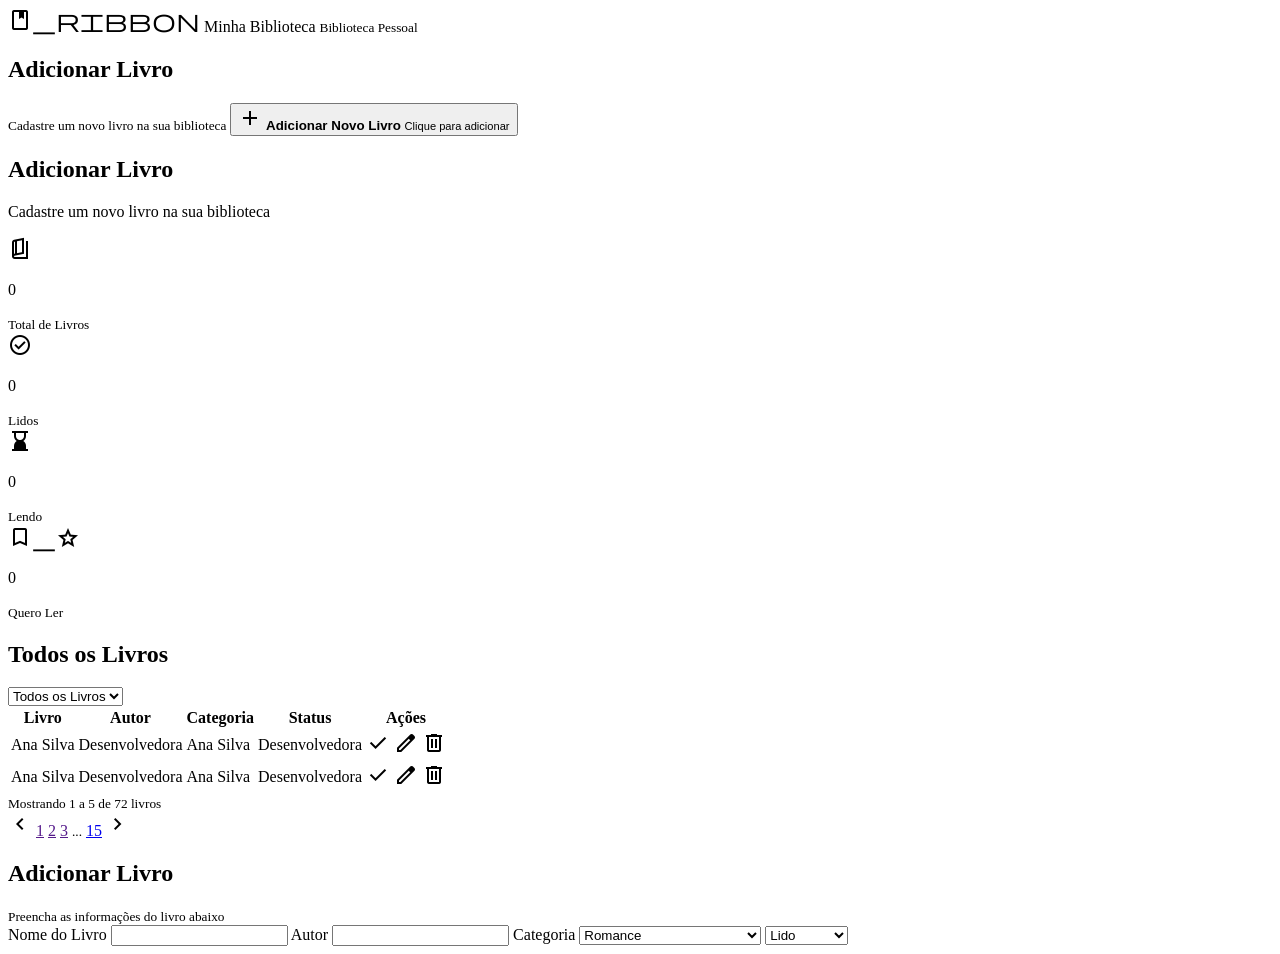
==== biblioteca_pessoal/index.html @ 25ecab58 "Cria conteúdo da biblioteca pessoal" ====
<!DOCTYPE html>
<html lang="pt-BR">
<head>
    <meta charset="UTF-8">
    <meta name="viewport" content="width=device-width, initial-scale=1.0">
    <link rel="stylesheet" href="https://fonts.googleapis.com/css2?family=Material+Symbols+Outlined"/> 
    <link rel="stylesheet" href="style.css">
    <title>Minha Biblioteca</title>
</head>
<body>
    <header class="page-header">
        <span class="header-icon material-symbols-outlined">book_ribbon</span> 
        <span class="header-title">Minha Biblioteca</span>
        <small class="header-subtitle">Biblioteca Pessoal</small>
    </header>

    <main class="page-main">
        <div class="top-sections"> 
            <section class="section add-book">
                <h1 class="section-title">Adicionar Livro</h1>
                <small class="aux-text">Cadastre um novo livro na sua biblioteca</small> 

                <button class="add-book-box">
                    <span class="icon-add-book material-symbols-outlined">add</span>
                    <strong class="add-book-title">Adicionar Novo Livro</strong> 
                    <small class="aux-text">Clique para adicionar</small> 
                </button>
            </section>  

            <section class="section stats">
                <h1 class="section-title">Adicionar Livro</h1>
                <p class="aux-text">Cadastre um novo livro na sua biblioteca</p>
                
                <div class="stats-card">
                    <span class="icon-stats icon-book material-symbols-outlined">book_5</span> 
                    <p class="stats-value">0</p>
                    <small class="aux-text">Total de Livros</small>
                </div>

                <div class="stats-card">
                    <span class="icon-stats icon-check material-symbols-outlined">check_circle</span> 
                    <p class="stats-value">0</p>
                    <small class="aux-text">Lidos</small>
                </div>

                <div class="stats-card">
                    <span class="icon-stats icon-clock material-symbols-outlined">hourglass_bottom</span>           
                    <p class="stats-value">0</p>
                    <small class="aux-text">Lendo</small>
                </div>

                <div class="stats-card">
                    <span class="icon-stats icon-marker material-symbols-outlined">bookmark_star</span>
                    <p class="stats-value">0</p>
                    <small class="aux-text">Quero Ler</small>
                </div>
            </section>
        </div>

        <section class="section books">
            <header class="books-header">
                <h1 class="section-title">Todos os Livros</h1>

                <select class="select-filter" name="select-filter">
                    <option value="todos">Todos os Livros</option>
                    <option value="lidos">Lidos</option>
                    <option value="lendo">Lendo</option>
                    <option value="quero-ler">Quero Ler</option>
                </select>
            </header>

            <div class="all-books">
                <table class="table">
                    <thead>
                        <tr>
                            <th class="table-header">Livro</th>
                            <th class="table-header">Autor</th>
                            <th class="table-header">Categoria</th>
                            <th class="table-header">Status</th>
                            <th class="table-header">Ações</th>
                        </tr>
                    </thead>
                    <tbody>
                        <tr>
                            <td class="table-cell">Ana Silva</td>
                            <td class="table-cell">Desenvolvedora</td>
                            <td class="table-cell">Ana Silva</td>
                            <td class="table-cell">Desenvolvedora</td>
                            <td class="table-cell">
                                <div class="book-table-actions">
                                    <span class="icon-action icon-read material-symbols-outlined">check</span> 
                                    <span class="icon-action icon-edit material-symbols-outlined">edit</span> 
                                    <span class="icon-action icon-delete material-symbols-outlined">delete</span> 
                                </div>
                            </td>
                        </tr>
                        <tr>
                            <td class="table-cell">Ana Silva</td>
                            <td class="table-cell">Desenvolvedora</td>
                            <td class="table-cell">Ana Silva</td>
                            <td class="table-cell">Desenvolvedora</td>
                            <td class="table-cell">
                                <div class="book-table-actions">
                                    <span class="icon-action icon-read material-symbols-outlined">check</span> 
                                    <span class="icon-action icon-edit material-symbols-outlined">edit</span> 
                                    <span class="icon-action icon-delete material-symbols-outlined">delete</span>
                                </div>
                            </td>
                        </tr>
                    </tbody>
                </table>
            </div>

            <footer class="books-footer">
                <small class="aux-text">Mostrando 1 a 5 de 72 livros</small> 

                <div class="pagination">
                    <span class="icon-arrow icon-left material-symbols-outlined">keyboard_arrow_left</span> 
                
                    <a class="page" data-status="active" href="">1</a>
                    <a class="page" data-status="inactive" href="">2</a>
                    <a class="page" data-status="inactive" href="">3</a>
                    
                    <small class="aux-text">...</small>

                    <a class="page" data-status="inactive" href="page">15</a>

                    <span class="icon-arrow icon-right material-symbols-outlined">keyboard_arrow_right</span> 
                </div>
            </footer>
        </section>

        <section class="section book-modal">
            <header class="book-modal-header">
                <h1 class="section-title">Adicionar Livro</h1>
                <small class="aux-text">Preencha as informações do livro abaixo</small> 
            </header>

            <form class="form">
                <label class="form-label" for="book-name">
                    Nome do Livro
                    <input class="form-input" name="book-name" type="text">
                </label>

                <label class="form-label" for="book-autor">
                    Autor
                    <input class="form-input" name="book-category" type="text">
                </label>

                <label class="form-label" for="book-name">
                    Categoria
                    <select class="form-select" name="book-category">
                        <option value="romance">Romance</option>
                        <option value="fantasia">Fantasia</option>
                        <option value="desenvolvimento-pessoal">Desenvolvimento Pessoal</option>
                        <option value="suspense-thriller">Suspense</option>
                        <option value="ficcao-cientifica">Ficção Científica</option>
                        <option value="biografias-autobiografias">Biografias e Autobiografias</option>
                        <option value="negocios-financas">Negócios e Finanças</option>
                        <option value="mangas-hqs">Mangás e HQs</option>
                        <option value="terror">Terror</option>
                    </select>
                </label>

                <label class="form-label" for="book-status">
                    <select class="form-select" name="book-status">
                        <option value="lido">Lido</option>
                        <option value="lendo">Lendo</option>
                        <option value="quero-ler">Quero Ler</option>
                    </select>
                </label>
            </form>
        </section>
    </main>
</body>
</html>
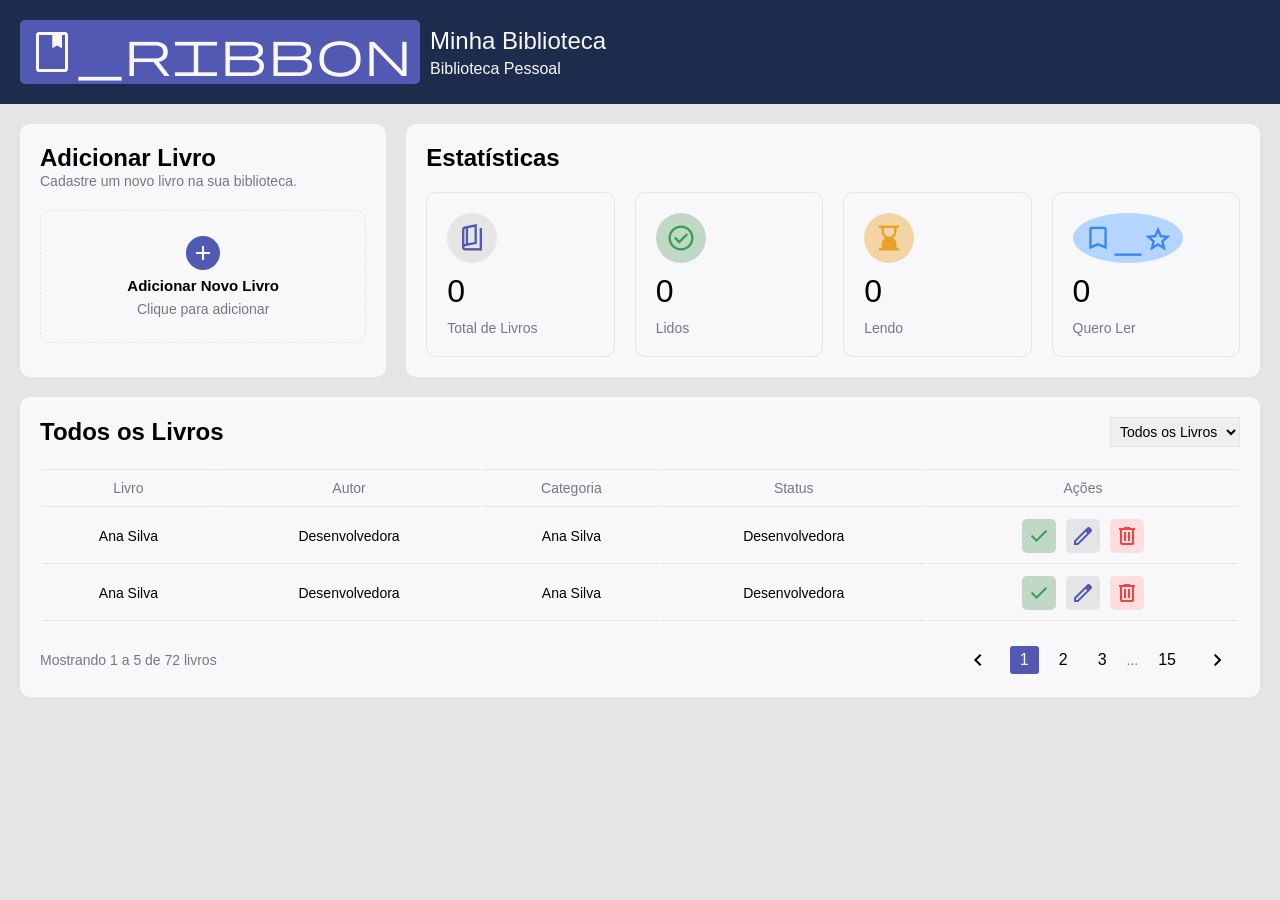
==== commit d0f0e227: "Adiciona estilo na página de biblioteca pessoal" ====
--- a/biblioteca_pessoal/index.html
+++ b/biblioteca_pessoal/index.html
@@ -10,15 +10,20 @@
 <body>
     <header class="page-header">
         <span class="header-icon material-symbols-outlined">book_ribbon</span> 
-        <span class="header-title">Minha Biblioteca</span>
-        <small class="header-subtitle">Biblioteca Pessoal</small>
+        
+        <div class="X">
+            <span class="header-title">Minha Biblioteca</span>
+            <small class="header-subtitle">Biblioteca Pessoal</small>
+        </div> 
     </header>
 
     <main class="page-main">
         <div class="top-sections"> 
             <section class="section add-book">
-                <h1 class="section-title">Adicionar Livro</h1>
-                <small class="aux-text">Cadastre um novo livro na sua biblioteca</small> 
+                <header>
+                    <h1 class="section-title">Adicionar Livro</h1>
+                    <small class="aux-text">Cadastre um novo livro na sua biblioteca.</small> 
+                </header>
 
                 <button class="add-book-box">
                     <span class="icon-add-book material-symbols-outlined">add</span>
@@ -28,31 +33,32 @@
             </section>  
 
             <section class="section stats">
-                <h1 class="section-title">Adicionar Livro</h1>
-                <p class="aux-text">Cadastre um novo livro na sua biblioteca</p>
+                <h1 class="section-title">Estatísticas</h1>
                 
-                <div class="stats-card">
-                    <span class="icon-stats icon-book material-symbols-outlined">book_5</span> 
-                    <p class="stats-value">0</p>
-                    <small class="aux-text">Total de Livros</small>
-                </div>
+                <div class="stats-container">
+                    <div class="stats-card">
+                        <span class="icon-stats icon-book material-symbols-outlined">book_5</span> 
+                        <p class="stats-value">0</p>
+                        <small class="aux-text">Total de Livros</small>
+                    </div>
 
-                <div class="stats-card">
-                    <span class="icon-stats icon-check material-symbols-outlined">check_circle</span> 
-                    <p class="stats-value">0</p>
-                    <small class="aux-text">Lidos</small>
-                </div>
+                    <div class="stats-card">
+                        <span class="icon-stats icon-check material-symbols-outlined">check_circle</span> 
+                        <p class="stats-value">0</p>
+                        <small class="aux-text">Lidos</small>
+                    </div>
 
-                <div class="stats-card">
-                    <span class="icon-stats icon-clock material-symbols-outlined">hourglass_bottom</span>           
-                    <p class="stats-value">0</p>
-                    <small class="aux-text">Lendo</small>
-                </div>
+                    <div class="stats-card">
+                        <span class="icon-stats icon-clock material-symbols-outlined">hourglass_bottom</span>           
+                        <p class="stats-value">0</p>
+                        <small class="aux-text">Lendo</small>
+                    </div>
 
-                <div class="stats-card">
-                    <span class="icon-stats icon-marker material-symbols-outlined">bookmark_star</span>
-                    <p class="stats-value">0</p>
-                    <small class="aux-text">Quero Ler</small>
+                    <div class="stats-card">
+                        <span class="icon-stats icon-marker material-symbols-outlined">bookmark_star</span>
+                        <p class="stats-value">0</p>
+                        <small class="aux-text">Quero Ler</small>
+                    </div>
                 </div>
             </section>
         </div>
@@ -61,7 +67,7 @@
             <header class="books-header">
                 <h1 class="section-title">Todos os Livros</h1>
 
-                <select class="select-filter" name="select-filter">
+                <select class="input" name="select-filter">
                     <option value="todos">Todos os Livros</option>
                     <option value="lidos">Lidos</option>
                     <option value="lendo">Lendo</option>
@@ -69,15 +75,15 @@
                 </select>
             </header>
 
-            <div class="all-books">
+            <div>
                 <table class="table">
                     <thead>
                         <tr>
-                            <th class="table-header">Livro</th>
-                            <th class="table-header">Autor</th>
-                            <th class="table-header">Categoria</th>
-                            <th class="table-header">Status</th>
-                            <th class="table-header">Ações</th>
+                            <th class="table-header aux-text">Livro</th>
+                            <th class="table-header aux-text">Autor</th>
+                            <th class="table-header aux-text">Categoria</th>
+                            <th class="table-header aux-text">Status</th>
+                            <th class="table-header aux-text">Ações</th>
                         </tr>
                     </thead>
                     <tbody>
@@ -115,7 +121,7 @@
                 <small class="aux-text">Mostrando 1 a 5 de 72 livros</small> 
 
                 <div class="pagination">
-                    <span class="icon-arrow icon-left material-symbols-outlined">keyboard_arrow_left</span> 
+                    <span class="icon-arrow material-symbols-outlined">keyboard_arrow_left</span> 
                 
                     <a class="page" data-status="active" href="">1</a>
                     <a class="page" data-status="inactive" href="">2</a>
@@ -125,31 +131,40 @@
 
                     <a class="page" data-status="inactive" href="page">15</a>
 
-                    <span class="icon-arrow icon-right material-symbols-outlined">keyboard_arrow_right</span> 
+                    <span class="icon-arrow material-symbols-outlined">keyboard_arrow_right</span> 
                 </div>
             </footer>
         </section>
 
         <section class="section book-modal">
-            <header class="book-modal-header">
+            <header>
                 <h1 class="section-title">Adicionar Livro</h1>
-                <small class="aux-text">Preencha as informações do livro abaixo</small> 
+                <small class="aux-text">Preencha as informações do livro abaixo.</small> 
             </header>
 
             <form class="form">
-                <label class="form-label" for="book-name">
-                    Nome do Livro
-                    <input class="form-input" name="book-name" type="text">
-                </label>
+                <fieldset class="form-field">
+                    <label class="form-label" for="book-image">Imagem do Livro</label>
+                    <label for="imagem" class="upload-box">
+                        <input class="input" name="book-image" type="file" accept="image/*" hidden required>
+                        <span class="icon-upload material-symbols-outlined">upload</span> 
+                        <span class="aux-text">Clique ou arraste a imagem aqui</span>
+                    </label>
+                </fieldset>
 
-                <label class="form-label" for="book-autor">
-                    Autor
-                    <input class="form-input" name="book-category" type="text">
-                </label>
+                <fieldset class="form-field">
+                    <label class="form-label" for="book-name">Nome do Livro</label>  
+                    <input class="input" name="book-name" type="text" required>
+                </fieldset>
 
-                <label class="form-label" for="book-name">
-                    Categoria
-                    <select class="form-select" name="book-category">
+                <fieldset class="form-field">
+                    <label class="form-label" for="book-autor">Autor</label>  
+                    <input class="input" name="book-category" type="text" required>
+                </fieldset>
+
+                <fieldset class="form-field">
+                    <label class="form-label" for="book-name">Categoria</label>
+                    <select class="input" name="book-category" required>
                         <option value="romance">Romance</option>
                         <option value="fantasia">Fantasia</option>
                         <option value="desenvolvimento-pessoal">Desenvolvimento Pessoal</option>
@@ -160,15 +175,18 @@
                         <option value="mangas-hqs">Mangás e HQs</option>
                         <option value="terror">Terror</option>
                     </select>
-                </label>
+                </fieldset>
 
-                <label class="form-label" for="book-status">
-                    <select class="form-select" name="book-status">
+                <div class="form-field">
+                    <label class="form-label" for="book-status">Status</label>
+                    <select class="input" name="book-status" required>
                         <option value="lido">Lido</option>
                         <option value="lendo">Lendo</option>
                         <option value="quero-ler">Quero Ler</option>
                     </select>
-                </label>
+                </div>
+
+                <button class="form-button" type="submit">Adicionar Livro</button>
             </form>
         </section>
     </main>
--- a/biblioteca_pessoal/style.css
+++ b/biblioteca_pessoal/style.css
@@ -0,0 +1,340 @@
+* {
+    margin: 0;
+    padding: 0;
+    box-sizing: border-box;
+}
+
+body {
+    font-family: Arial, Helvetica, sans-serif;
+    background-color: #e5e5e6;
+}
+
+
+/* === HOVER === */
+
+.add-book-box:hover,
+.icon-action:hover,
+.icon-arrow:hover,
+.upload-box:hover,
+.input:hover {
+    cursor: pointer;
+}
+
+.form-button:hover {
+    cursor: pointer;
+    background-color: #666bac;
+}
+
+.input:focus {
+    outline: none;
+}
+
+
+/* === ICONS === */
+
+.icon-add-book {
+    background-color: #5259b2;
+    color: #f8f8fa;
+    padding: 5px;
+    border-radius: 50%;
+    width: fit-content;
+}
+
+.icon-stats {
+    font-size: 30px;
+    padding: 10px;
+    border-radius: 50%;
+    width: fit-content;
+}
+
+.icon-book {
+    color: #5259b2;
+    background-color: #e5e5e6;
+}
+
+.icon-check {
+    color: #35a04f;
+    background-color: #c1d8c7;
+}
+
+.icon-clock {
+    color: #e7a125;
+    background-color: #f3d5a5;
+}
+
+.icon-marker {
+    color: #3a86ec;
+    background-color: #b4d5ff;
+}
+
+.icon-action {
+    padding: 5px;
+    border-radius: 5px;
+}
+
+.icon-read {
+    color: #35a04f;
+    background-color: #c1d8c7;
+}
+
+.icon-edit {
+    color: #5259b2;
+    background-color: #e5e5e6;
+}
+
+.icon-delete {
+    color: #f54046;
+    background-color: #fddede;
+}
+
+.icon-arrow {
+    padding: 5px 10px;
+}
+
+.icon-upload {
+    background-color: #5259b2;
+    color: #f8f8fa;
+    padding: 5px;
+    border-radius: 50%;
+    width: fit-content;
+}
+
+
+/* === HEADER === */
+
+.page-header {
+    display: flex;
+    gap: 10px;
+    align-items: center;
+    padding: 20px;
+    background-color: #1d2c4c;
+}
+
+.X {
+    display: flex;
+    flex-direction: column;
+    gap: 5px;
+}
+
+.header-icon {
+    font-size: 48px;
+    color: #f8f8fa;
+    background-color: #5259b2;
+    padding: 8px;
+    border-radius: 5px;
+}
+
+.header-title {
+    font-size: 24px;
+    color: #f8f8fa;
+}
+
+.header-subtitle {
+    font-size: 16px;
+    color: #f8f8fa;
+}
+
+
+/* === MAIN, SECTION E ELEMENTOS REUTILIZÁVEIS === */
+
+.page-main {
+    display: flex;
+    flex-direction: column;
+    padding: 20px;
+    gap: 20px;
+}
+
+.top-sections {
+    display: flex;
+    gap: 20px;
+}
+
+.section {
+    display: flex;
+    flex-direction: column;
+    padding: 20px;
+    gap: 20px;
+    background-color: #f8f8fa;
+    border-radius: 10px;
+}
+
+.section-title {
+    font-size: 24px;
+}
+
+.aux-text {
+    font-size: 14px;
+    color: #757881;
+    font-weight: 500;
+}
+
+.input {
+    padding: 5px;
+    font-size: 14px;
+    border: 1px solid #e5e5e6
+}
+
+
+/* === SECTION ADICIONAR LIVRO === */
+
+.add-book {
+    width: 30%;
+}
+
+.add-book-box {
+    display: flex;
+    flex-direction: column;
+    align-items: center;
+    gap: 7px;
+    padding: 25px 0;
+    border: 1px dashed #e5e5e6;
+    background-color: #f8f8fa;
+    border-radius: 10px;
+    font-family: Arial, Helvetica, sans-serif;
+}
+
+.add-book-title {
+    font-size: 15px;
+}
+
+
+/* === SECTION ESTATÍSTICAS === */
+
+.stats {
+    width: 70%;
+}
+
+.stats-container {
+    display: grid;
+    grid-template-columns: repeat(4, 1fr);
+    gap: 20px;
+}
+
+.stats-card {
+    display: flex;
+    flex-direction: column;
+    gap: 10px;
+    border: 1px solid #e5e5e6;
+    padding: 20px;
+    border-radius: 10px;
+}
+
+.stats-value {
+    font-size: 32px;
+}
+
+
+/* === SECTION TODOS OS LIVROS === */
+
+.books-header {
+    display: flex;
+    justify-content: space-between;
+    align-items: center;
+}
+
+.select-filter {
+    padding: 5px;
+    font-size: 14px;
+    border: 1px solid #e5e5e6;
+}
+
+.table {
+    width: 100%;
+}
+
+.table-header {
+    padding: 10px;
+    border-top: 1px solid #e5e5e6;
+    border-bottom: 1px solid #e5e5e6;
+}
+
+.table-cell {
+    padding: 10px;
+    font-size: 14px;
+    border-bottom: 1px solid #e5e5e6;
+    text-align: center;
+}
+
+.book-table-actions {
+    display: flex;
+    align-items: center;
+    justify-content: center;
+    gap: 10px;
+}
+
+.books-footer {
+    display: flex;
+    align-items: center;
+    justify-content: space-between;
+}
+
+.pagination {
+    display: flex;
+    align-items: center;
+    gap: 10px;
+}
+
+.page {
+    text-decoration: none;
+    padding: 5px 10px;
+    border-radius: 3px;
+}
+
+.page[data-status="active"] {
+    background-color: #5259b2;
+    color: #f8f8fa;
+}
+
+.page[data-status="inactive"] {
+    color: #000;
+}
+
+
+/* === SECTION MODAL LIVRO === */
+
+.book-modal {
+    width: fit-content;
+    height: fit-content;
+    align-self: center;
+    display: none;
+}
+
+.form {
+    display: flex;
+    flex-direction: column;
+    gap: 25px;
+}
+
+.form-field {
+    border: none;
+    display: flex;
+    flex-direction: column;
+    gap: 10px;
+}
+
+.form-label {
+    font-size: 14px;
+}
+
+.upload-box {
+    display: flex;
+    flex-direction: column;
+    align-items: center;
+    border-radius: 5px;
+    border: 1px dashed #e5e5e6;
+    padding: 20px;
+    gap: 5px;
+}
+
+.form-button {
+    background-color: #5259b2;
+    border: none;
+    color: #f8f8fa;
+    padding: 10px;
+    border-radius: 5px;
+    font-size: 14px;
+    font-weight: bold;
+    align-self: flex-end;
+    width: fit-content;
+}
+
